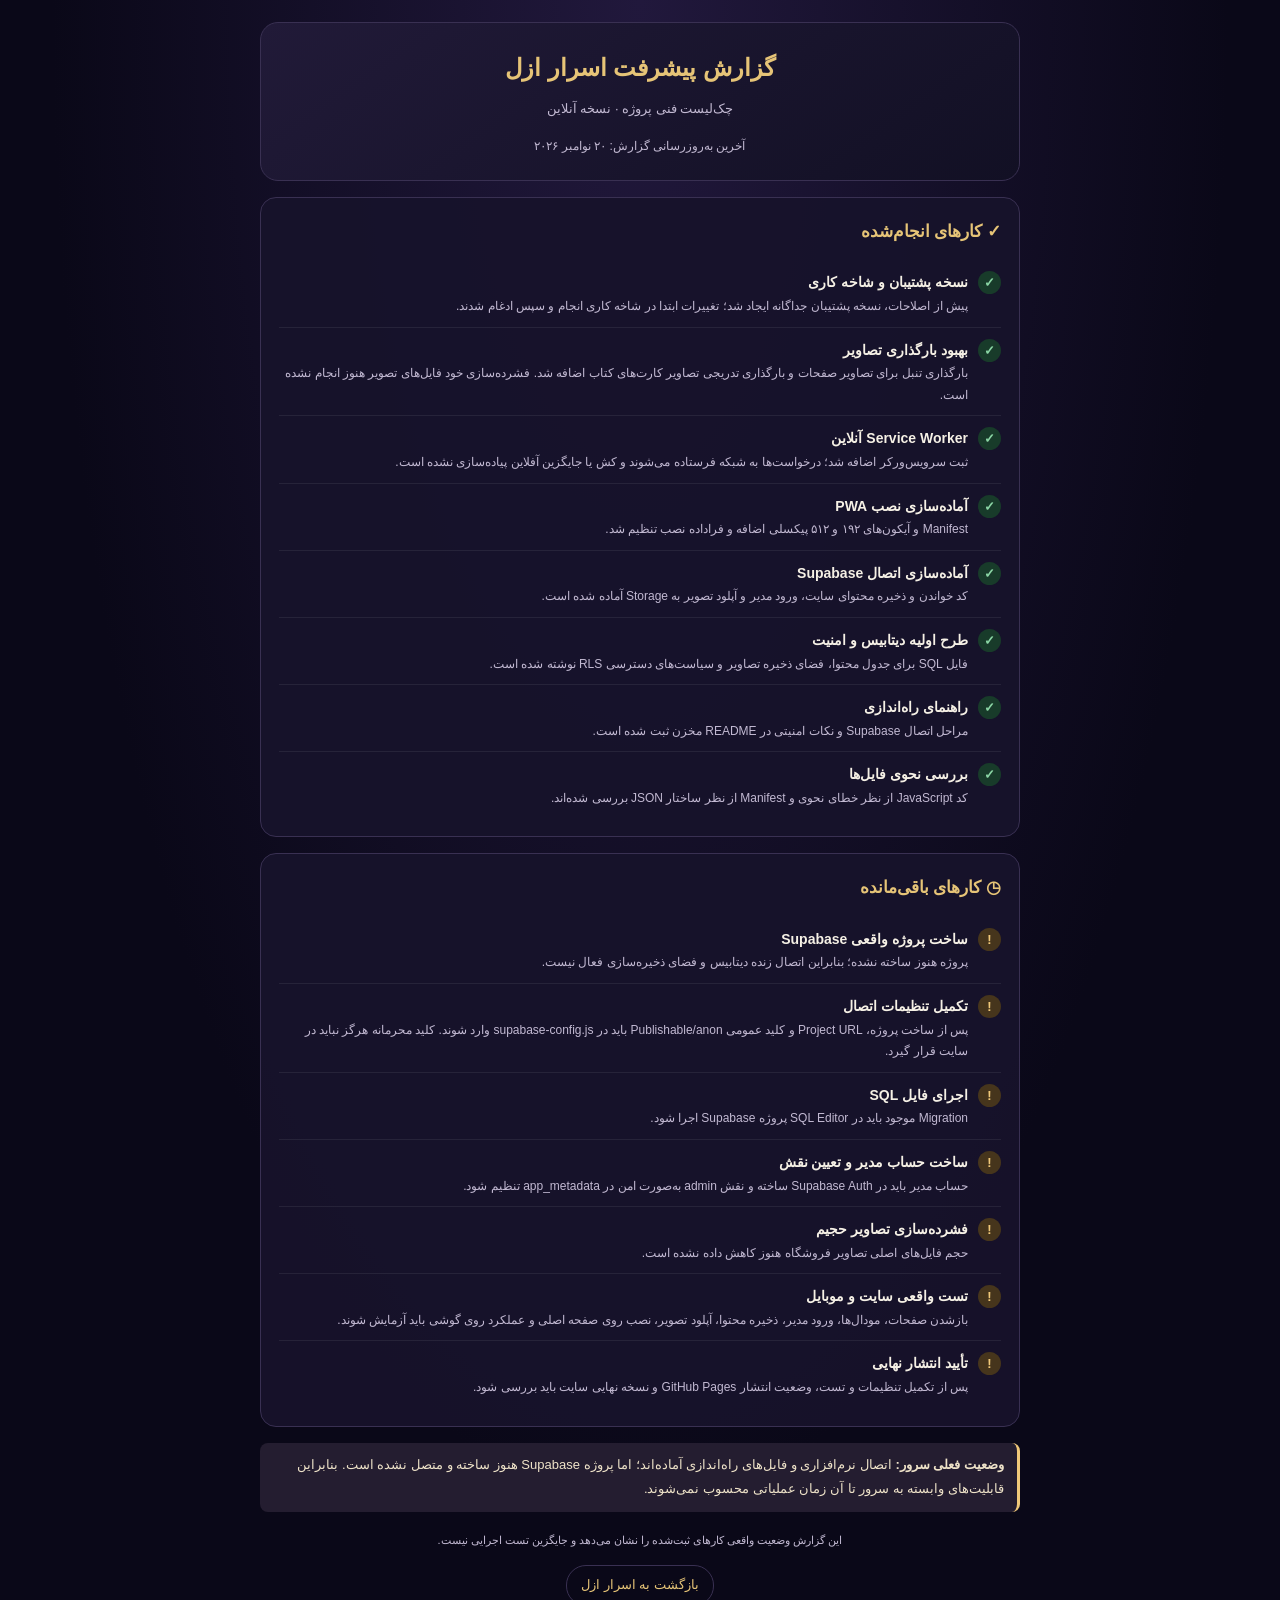
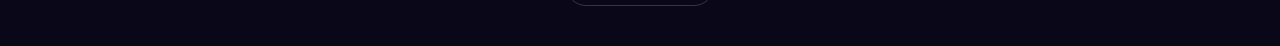
==== status.html @ 8c6c5dce "Add Persian project progress checklist page" ====
<!doctype html>
<html lang="fa" dir="rtl">
<head>
<meta charset="utf-8">
<meta name="viewport" content="width=device-width,initial-scale=1">
<meta name="theme-color" content="#0a0818">
<title>گزارش وضعیت | اسرار ازل</title>
<style>
:root{color-scheme:dark;--bg:#0a0818;--panel:#17132b;--line:#393052;--gold:#e6c477;--text:#f5f0e5;--muted:#c2b9d2;--green:#8bd6a5;--amber:#f0c879}
*{box-sizing:border-box}body{margin:0;background:radial-gradient(ellipse at top,#21183c 0,var(--bg) 65%);color:var(--text);font-family:Tahoma,Arial,sans-serif;line-height:1.9;padding:22px 14px 40px}.wrap{max-width:760px;margin:auto}.top{border:1px solid var(--line);border-radius:18px;padding:22px;background:linear-gradient(145deg,#211a38,#121024);text-align:center}.top h1{margin:0;color:var(--gold);font-size:24px}.top p{margin:6px 0 0;color:var(--muted);font-size:13px}.meta{margin-top:14px;color:var(--muted);font-size:12px}.section{margin-top:16px;padding:18px;border:1px solid var(--line);border-radius:16px;background:rgba(23,19,43,.94)}h2{font-size:17px;margin:0 0 12px;color:var(--gold)}ul{list-style:none;padding:0;margin:0}.item{display:flex;gap:10px;align-items:flex-start;padding:9px 0;border-bottom:1px solid rgba(255,255,255,.07)}.item:last-child{border:0}.mark{flex:0 0 23px;height:23px;border-radius:50%;display:grid;place-items:center;font-size:13px;font-weight:bold;margin-top:2px}.done .mark{background:#183b2a;color:var(--green)}.todo .mark{background:#46351c;color:var(--amber)}.item strong{display:block;font-size:14px}.item small{display:block;color:var(--muted);font-size:12px;line-height:1.8}.note{margin-top:16px;border-right:3px solid var(--amber);padding:10px 13px;background:#241d30;border-radius:8px;color:#eee2c8;font-size:13px}.foot{text-align:center;color:var(--muted);font-size:11px;margin-top:18px}.back{display:inline-block;margin-top:14px;color:var(--gold);text-decoration:none;border:1px solid var(--line);padding:7px 14px;border-radius:20px;font-size:13px}
</style>
</head>
<body>
<main class="wrap">
<header class="top">
<h1>گزارش پیشرفت اسرار ازل</h1>
<p>چک‌لیست فنی پروژه · نسخه آنلاین</p>
<div class="meta">آخرین به‌روزرسانی گزارش: ۲۰ نوامبر ۲۰۲۶</div>
</header>

<section class="section">
<h2>✓ کارهای انجام‌شده</h2>
<ul>
<li class="item done"><span class="mark">✓</span><div><strong>نسخه پشتیبان و شاخه کاری</strong><small>پیش از اصلاحات، نسخه پشتیبان جداگانه ایجاد شد؛ تغییرات ابتدا در شاخه کاری انجام و سپس ادغام شدند.</small></div></li>
<li class="item done"><span class="mark">✓</span><div><strong>بهبود بارگذاری تصاویر</strong><small>بارگذاری تنبل برای تصاویر صفحات و بارگذاری تدریجی تصاویر کارت‌های کتاب اضافه شد. فشرده‌سازی خود فایل‌های تصویر هنوز انجام نشده است.</small></div></li>
<li class="item done"><span class="mark">✓</span><div><strong>Service Worker آنلاین</strong><small>ثبت سرویس‌ورکر اضافه شد؛ درخواست‌ها به شبکه فرستاده می‌شوند و کش یا جایگزین آفلاین پیاده‌سازی نشده است.</small></div></li>
<li class="item done"><span class="mark">✓</span><div><strong>آماده‌سازی نصب PWA</strong><small>Manifest و آیکون‌های ۱۹۲ و ۵۱۲ پیکسلی اضافه و فراداده نصب تنظیم شد.</small></div></li>
<li class="item done"><span class="mark">✓</span><div><strong>آماده‌سازی اتصال Supabase</strong><small>کد خواندن و ذخیره محتوای سایت، ورود مدیر و آپلود تصویر به Storage آماده شده است.</small></div></li>
<li class="item done"><span class="mark">✓</span><div><strong>طرح اولیه دیتابیس و امنیت</strong><small>فایل SQL برای جدول محتوا، فضای ذخیره تصاویر و سیاست‌های دسترسی RLS نوشته شده است.</small></div></li>
<li class="item done"><span class="mark">✓</span><div><strong>راهنمای راه‌اندازی</strong><small>مراحل اتصال Supabase و نکات امنیتی در README مخزن ثبت شده است.</small></div></li>
<li class="item done"><span class="mark">✓</span><div><strong>بررسی نحوی فایل‌ها</strong><small>کد JavaScript از نظر خطای نحوی و Manifest از نظر ساختار JSON بررسی شده‌اند.</small></div></li>
</ul>
</section>

<section class="section">
<h2>◷ کارهای باقی‌مانده</h2>
<ul>
<li class="item todo"><span class="mark">!</span><div><strong>ساخت پروژه واقعی Supabase</strong><small>پروژه هنوز ساخته نشده؛ بنابراین اتصال زنده دیتابیس و فضای ذخیره‌سازی فعال نیست.</small></div></li>
<li class="item todo"><span class="mark">!</span><div><strong>تکمیل تنظیمات اتصال</strong><small>پس از ساخت پروژه، Project URL و کلید عمومی Publishable/anon باید در supabase-config.js وارد شوند. کلید محرمانه هرگز نباید در سایت قرار گیرد.</small></div></li>
<li class="item todo"><span class="mark">!</span><div><strong>اجرای فایل SQL</strong><small>Migration موجود باید در SQL Editor پروژه Supabase اجرا شود.</small></div></li>
<li class="item todo"><span class="mark">!</span><div><strong>ساخت حساب مدیر و تعیین نقش</strong><small>حساب مدیر باید در Supabase Auth ساخته و نقش admin به‌صورت امن در app_metadata تنظیم شود.</small></div></li>
<li class="item todo"><span class="mark">!</span><div><strong>فشرده‌سازی تصاویر حجیم</strong><small>حجم فایل‌های اصلی تصاویر فروشگاه هنوز کاهش داده نشده است.</small></div></li>
<li class="item todo"><span class="mark">!</span><div><strong>تست واقعی سایت و موبایل</strong><small>بازشدن صفحات، مودال‌ها، ورود مدیر، ذخیره محتوا، آپلود تصویر، نصب روی صفحه اصلی و عملکرد روی گوشی باید آزمایش شوند.</small></div></li>
<li class="item todo"><span class="mark">!</span><div><strong>تأیید انتشار نهایی</strong><small>پس از تکمیل تنظیمات و تست، وضعیت انتشار GitHub Pages و نسخه نهایی سایت باید بررسی شود.</small></div></li>
</ul>
</section>

<div class="note"><strong>وضعیت فعلی سرور:</strong> اتصال نرم‌افزاری و فایل‌های راه‌اندازی آماده‌اند؛ اما پروژه Supabase هنوز ساخته و متصل نشده است. بنابراین قابلیت‌های وابسته به سرور تا آن زمان عملیاتی محسوب نمی‌شوند.</div>
<div class="foot">این گزارش وضعیت واقعی کارهای ثبت‌شده را نشان می‌دهد و جایگزین تست اجرایی نیست.<br><a class="back" href="./">بازگشت به اسرار ازل</a></div>
</main>
</body>
</html>
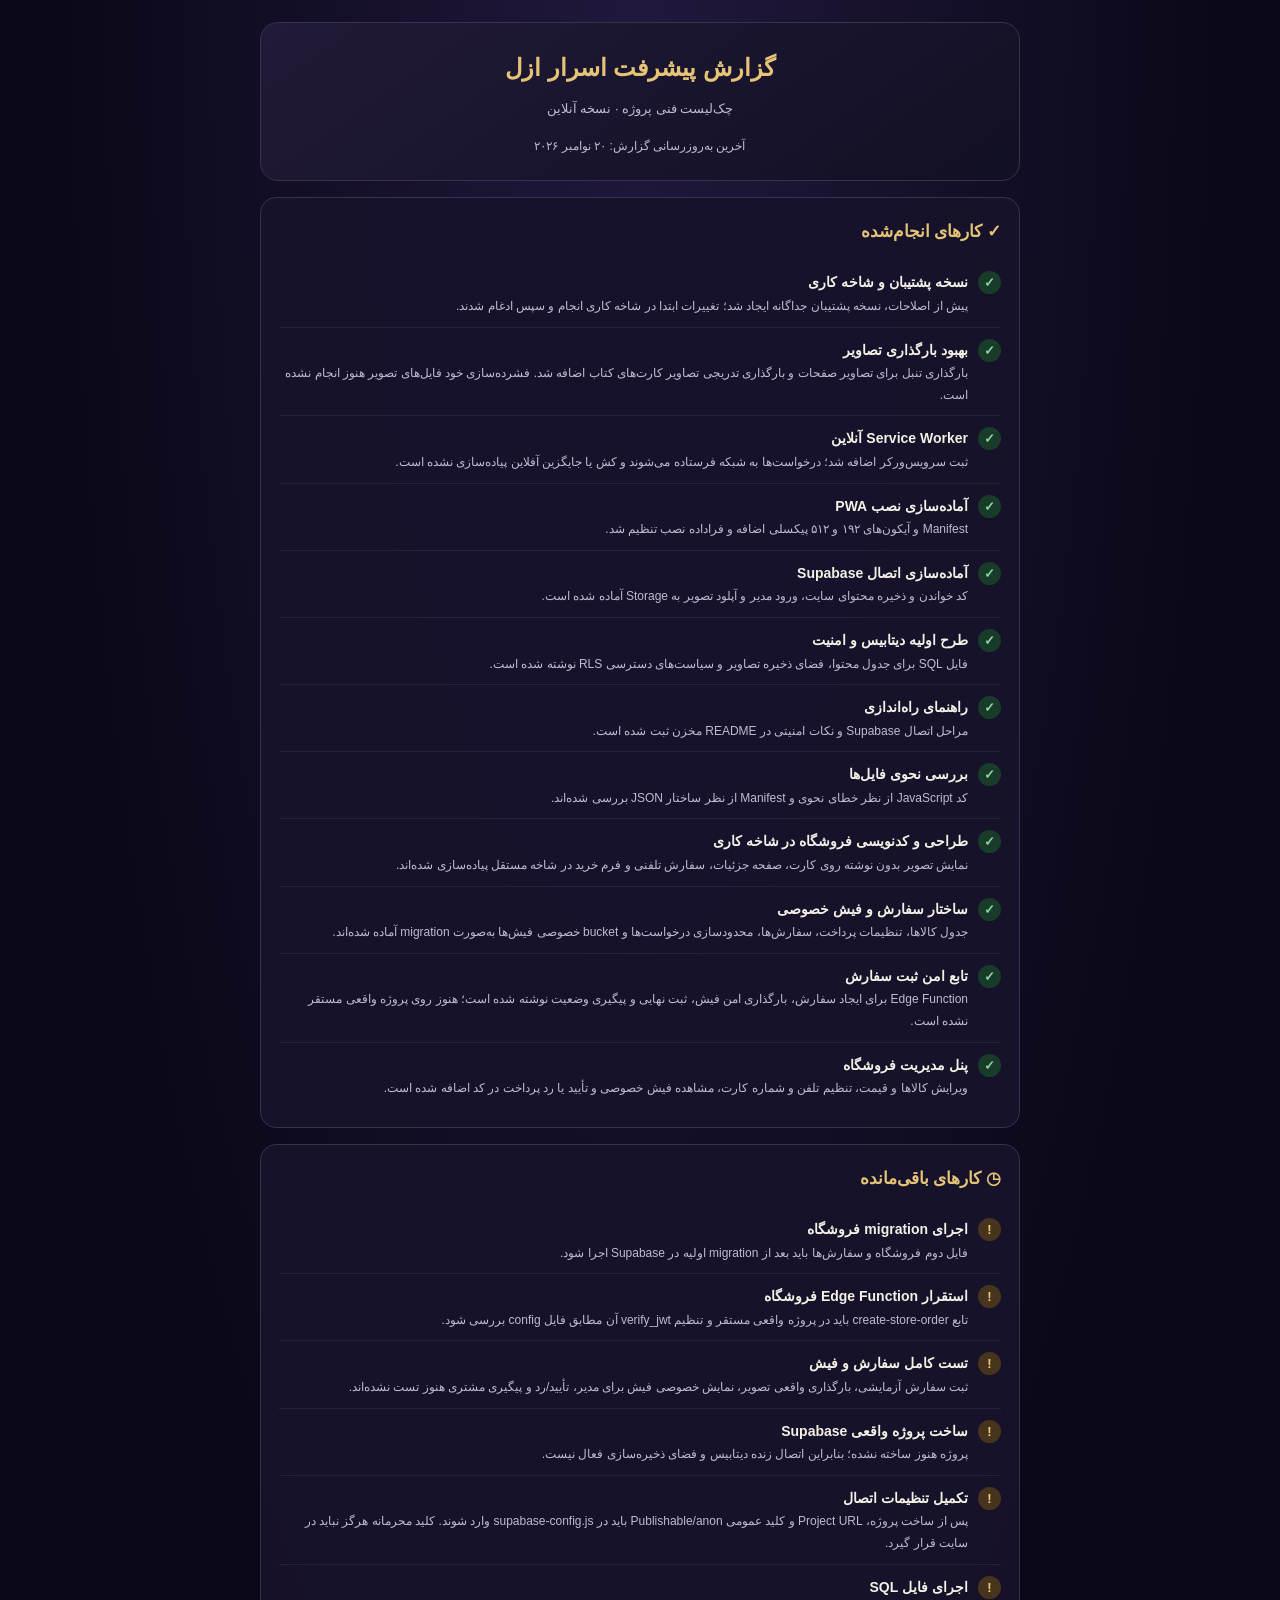
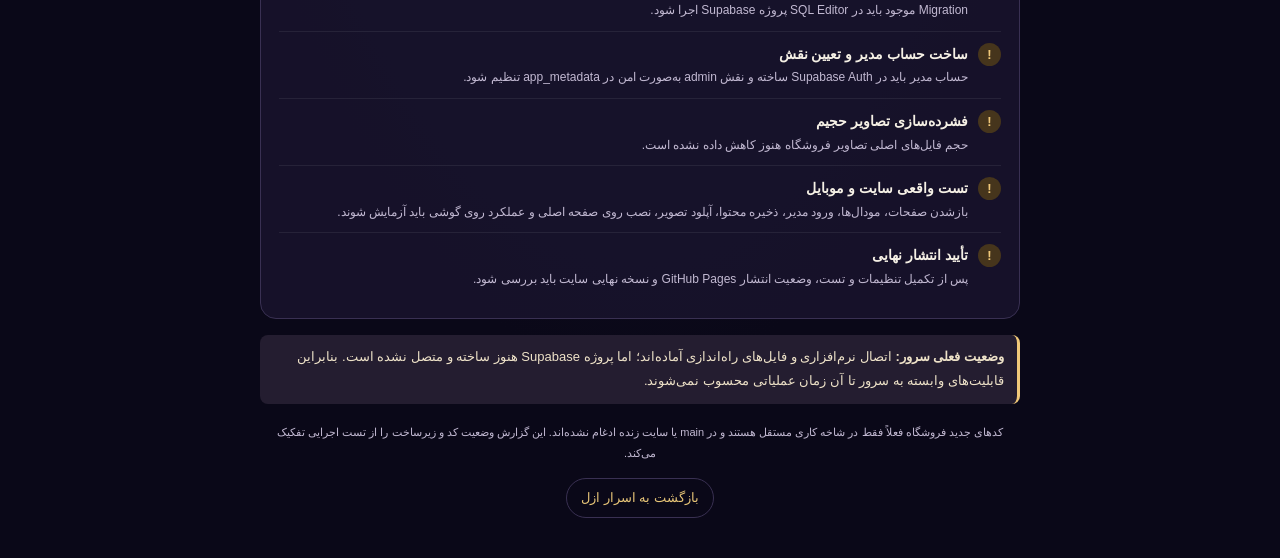
==== commit a2a8e2be: "docs: report shop implementation and remaining live setup" ====
--- a/status.html
+++ b/status.html
@@ -29,12 +29,19 @@
 <li class="item done"><span class="mark">✓</span><div><strong>طرح اولیه دیتابیس و امنیت</strong><small>فایل SQL برای جدول محتوا، فضای ذخیره تصاویر و سیاست‌های دسترسی RLS نوشته شده است.</small></div></li>
 <li class="item done"><span class="mark">✓</span><div><strong>راهنمای راه‌اندازی</strong><small>مراحل اتصال Supabase و نکات امنیتی در README مخزن ثبت شده است.</small></div></li>
 <li class="item done"><span class="mark">✓</span><div><strong>بررسی نحوی فایل‌ها</strong><small>کد JavaScript از نظر خطای نحوی و Manifest از نظر ساختار JSON بررسی شده‌اند.</small></div></li>
+<li class="item done"><span class="mark">✓</span><div><strong>طراحی و کدنویسی فروشگاه در شاخه کاری</strong><small>نمایش تصویر بدون نوشته روی کارت، صفحه جزئیات، سفارش تلفنی و فرم خرید در شاخه مستقل پیاده‌سازی شده‌اند.</small></div></li>
+<li class="item done"><span class="mark">✓</span><div><strong>ساختار سفارش و فیش خصوصی</strong><small>جدول کالاها، تنظیمات پرداخت، سفارش‌ها، محدودسازی درخواست‌ها و bucket خصوصی فیش‌ها به‌صورت migration آماده شده‌اند.</small></div></li>
+<li class="item done"><span class="mark">✓</span><div><strong>تابع امن ثبت سفارش</strong><small>Edge Function برای ایجاد سفارش، بارگذاری امن فیش، ثبت نهایی و پیگیری وضعیت نوشته شده است؛ هنوز روی پروژه واقعی مستقر نشده است.</small></div></li>
+<li class="item done"><span class="mark">✓</span><div><strong>پنل مدیریت فروشگاه</strong><small>ویرایش کالاها و قیمت، تنظیم تلفن و شماره کارت، مشاهده فیش خصوصی و تأیید یا رد پرداخت در کد اضافه شده است.</small></div></li>
 </ul>
 </section>
 
 <section class="section">
 <h2>◷ کارهای باقی‌مانده</h2>
 <ul>
+<li class="item todo"><span class="mark">!</span><div><strong>اجرای migration فروشگاه</strong><small>فایل دوم فروشگاه و سفارش‌ها باید بعد از migration اولیه در Supabase اجرا شود.</small></div></li>
+<li class="item todo"><span class="mark">!</span><div><strong>استقرار Edge Function فروشگاه</strong><small>تابع create-store-order باید در پروژه واقعی مستقر و تنظیم verify_jwt آن مطابق فایل config بررسی شود.</small></div></li>
+<li class="item todo"><span class="mark">!</span><div><strong>تست کامل سفارش و فیش</strong><small>ثبت سفارش آزمایشی، بارگذاری واقعی تصویر، نمایش خصوصی فیش برای مدیر، تأیید/رد و پیگیری مشتری هنوز تست نشده‌اند.</small></div></li>
 <li class="item todo"><span class="mark">!</span><div><strong>ساخت پروژه واقعی Supabase</strong><small>پروژه هنوز ساخته نشده؛ بنابراین اتصال زنده دیتابیس و فضای ذخیره‌سازی فعال نیست.</small></div></li>
 <li class="item todo"><span class="mark">!</span><div><strong>تکمیل تنظیمات اتصال</strong><small>پس از ساخت پروژه، Project URL و کلید عمومی Publishable/anon باید در supabase-config.js وارد شوند. کلید محرمانه هرگز نباید در سایت قرار گیرد.</small></div></li>
 <li class="item todo"><span class="mark">!</span><div><strong>اجرای فایل SQL</strong><small>Migration موجود باید در SQL Editor پروژه Supabase اجرا شود.</small></div></li>
@@ -46,7 +53,7 @@
 </section>
 
 <div class="note"><strong>وضعیت فعلی سرور:</strong> اتصال نرم‌افزاری و فایل‌های راه‌اندازی آماده‌اند؛ اما پروژه Supabase هنوز ساخته و متصل نشده است. بنابراین قابلیت‌های وابسته به سرور تا آن زمان عملیاتی محسوب نمی‌شوند.</div>
-<div class="foot">این گزارش وضعیت واقعی کارهای ثبت‌شده را نشان می‌دهد و جایگزین تست اجرایی نیست.<br><a class="back" href="./">بازگشت به اسرار ازل</a></div>
+<div class="foot">کدهای جدید فروشگاه فعلاً فقط در شاخه کاری مستقل هستند و در main یا سایت زنده ادغام نشده‌اند. این گزارش وضعیت کد و زیرساخت را از تست اجرایی تفکیک می‌کند.<br><a class="back" href="./">بازگشت به اسرار ازل</a></div>
 </main>
 </body>
 </html>
